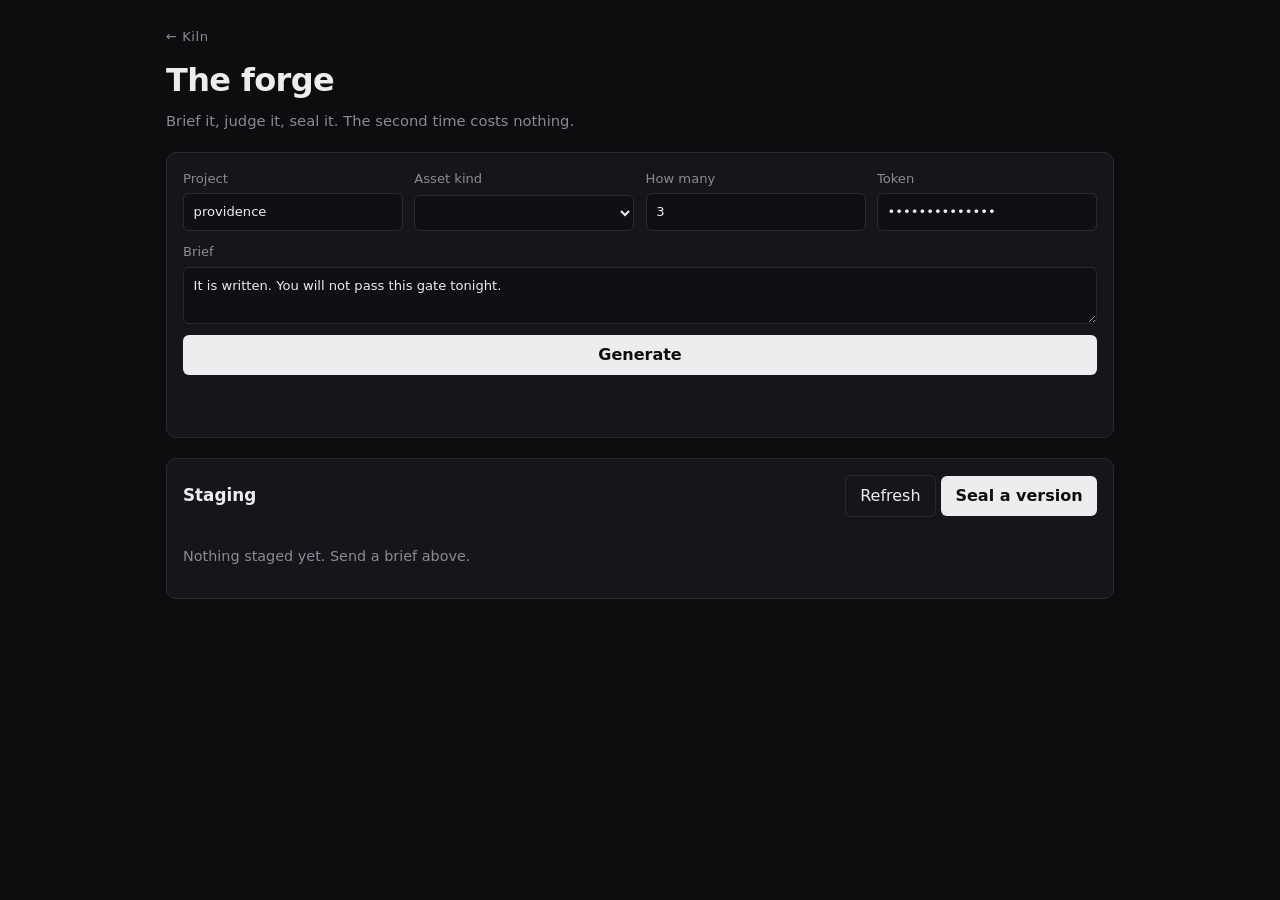
==== static/app/index.html @ 12eacb6e "One server, one origin: the showcase is the app's front door Follows the LAFYA model rather than spl" ====
<!doctype html>
<html lang="en">
<head>
<meta charset="utf-8">
<meta name="viewport" content="width=device-width, initial-scale=1">
<title>Kiln — assets with a memory</title>
<link rel="stylesheet" href="styles.css">
</head>
<body>

<header>
  <a class="back" href="/">&larr; Kiln</a>
  <h1>The forge</h1>
  <p class="tagline">Brief it, judge it, seal it. The second time costs nothing.</p>
</header>

<section class="panel">
  <form id="brief-form">
    <div class="row">
      <label>Project <input id="project" value="providence" required></label>
      <label>Asset kind <select id="kind"></select></label>
      <label>How many <input id="count" type="number" min="1" max="12" value="3"></label>
      <label>Token <input id="token" type="password" value="kiln-demo-2026"></label>
    </div>
    <label>Brief
      <textarea id="description" rows="2" required>It is written. You will not pass this gate tonight.</textarea>
    </label>
    <button id="go">Generate</button>
  </form>
  <p id="status" class="status"></p>
  <p id="savings" class="muted"></p>
</section>

<section class="panel">
  <div class="row spread">
    <h2>Staging</h2>
    <span>
      <button id="refresh" class="ghost">Refresh</button>
      <button id="publish">Seal a version</button>
    </span>
  </div>
  <div id="grid"></div>
  <p id="empty" class="muted">Nothing staged yet. Send a brief above.</p>
</section>

<dialog id="prov">
  <h2>Provenance</h2>
  <div id="prov-body"></div>
  <button onclick="document.getElementById('prov').close()">Close</button>
</dialog>

<script src="app.js"></script>
</body>
</html>
---- static/app/styles.css ----
:root {
  color-scheme: dark;
  --bg: #0d0d0f;
  --panel: #16161a;
  --line: #2a2a31;
  --ink: #ededf0;
  --dim: #8a8a95;
  --ok: #3fa66a;
  --no: #b4544c;
  --hot: #c9a227;
  font-family: ui-sans-serif, system-ui, -apple-system, sans-serif;
}

* { box-sizing: border-box; }

body {
  margin: 0 auto;
  max-width: 980px;
  padding: 1.5rem 1rem 4rem;
  background: var(--bg);
  color: var(--ink);
  line-height: 1.5;
}

h1 { margin: 0; font-size: 2rem; letter-spacing: -0.02em; }
h2 { margin: 0; font-size: 1.05rem; }
.tagline { color: var(--dim); margin: 0.35rem 0 0; font-size: 0.92rem; }
.muted { color: var(--dim); font-size: 0.9rem; }

.panel {
  background: var(--panel);
  border: 1px solid var(--line);
  border-radius: 10px;
  padding: 1rem;
  margin-top: 1.25rem;
}

form { display: grid; gap: 0.7rem; }
label { display: grid; gap: 0.3rem; font-size: 0.82rem; color: var(--dim); }
.row { display: flex; gap: 0.7rem; flex-wrap: wrap; }
.row > label { flex: 1 1 8rem; }
.row.spread { justify-content: space-between; align-items: center; }

input, textarea, button {
  font: inherit;
  color: var(--ink);
  background: #101014;
  border: 1px solid var(--line);
  border-radius: 6px;
  padding: 0.5rem 0.6rem;
}
textarea { resize: vertical; }

button {
  cursor: pointer;
  background: var(--ink);
  color: #0d0d0f;
  border: none;
  font-weight: 600;
  padding: 0.5rem 0.9rem;
}
button:hover { opacity: 0.88; }
button.ghost { background: transparent; color: var(--ink); border: 1px solid var(--line); font-weight: 400; }

.status { min-height: 1.4em; margin: 0.7rem 0 0; font-size: 0.9rem; }
.status.hit { color: var(--hot); }
.status.err { color: var(--no); }

#grid {
  display: grid;
  grid-template-columns: repeat(auto-fill, minmax(190px, 1fr));
  gap: 0.8rem;
  margin-top: 0.9rem;
}

.card {
  border: 1px solid var(--line);
  border-radius: 8px;
  overflow: hidden;
  background: #101014;
}
.card img,
.card video { width: 100%; aspect-ratio: 1; object-fit: cover; display: block; background: #000; }
.card audio { width: 100%; display: block; padding: 0.5rem; }
.card .dead {
  padding: 1.1rem 0.6rem;
  font-size: 0.78rem;
  color: var(--no);
  min-height: 5rem;
  display: grid;
  place-items: center;
  text-align: center;
}
.back {
  display: inline-block;
  color: var(--dim);
  text-decoration: none;
  font-size: 0.82rem;
  letter-spacing: 0.04em;
  margin-bottom: 0.6rem;
}
.back:hover { color: var(--hot); }
select { font: inherit; color: var(--ink); background: #101014; border: 1px solid var(--line); border-radius: 6px; padding: 0.5rem 0.6rem; }
select option:disabled { color: var(--dim); }
.card .meta { padding: 0.45rem 0.55rem; font-size: 0.78rem; color: var(--dim); }
.card .acts { display: flex; gap: 0.3rem; padding: 0 0.55rem 0.55rem; }
.card .acts button { flex: 1; padding: 0.3rem; font-size: 0.8rem; }

.state-approved { border-color: var(--ok); }
.state-rejected { border-color: var(--no); opacity: 0.55; }

dialog {
  background: var(--panel);
  color: var(--ink);
  border: 1px solid var(--line);
  border-radius: 10px;
  max-width: min(90vw, 620px);
}
dialog::backdrop { background: rgba(0, 0, 0, 0.65); }
dl { display: grid; grid-template-columns: max-content 1fr; gap: 0.4rem 0.9rem; font-size: 0.85rem; margin: 0 0 1rem; }
dt { color: var(--dim); }
dd { margin: 0; word-break: break-all; font-family: ui-monospace, monospace; font-size: 0.8rem; }
dialog h3 {
  margin: 0 0 0.5rem;
  font-size: 0.78rem;
  text-transform: uppercase;
  letter-spacing: 0.07em;
  color: var(--hot);
  border-bottom: 1px solid var(--line);
  padding-bottom: 0.3rem;
}
dialog details { margin-top: 0.5rem; }
dialog summary { cursor: pointer; font-size: 0.85rem; color: var(--dim); }
dialog pre {
  background: #0b0b0e;
  border: 1px solid var(--line);
  border-radius: 6px;
  padding: 0.6rem;
  font-size: 0.72rem;
  max-height: 40vh;
  overflow: auto;
  margin-top: 0.5rem;
}

@media (max-width: 520px) {
  .row { flex-direction: column; }
}
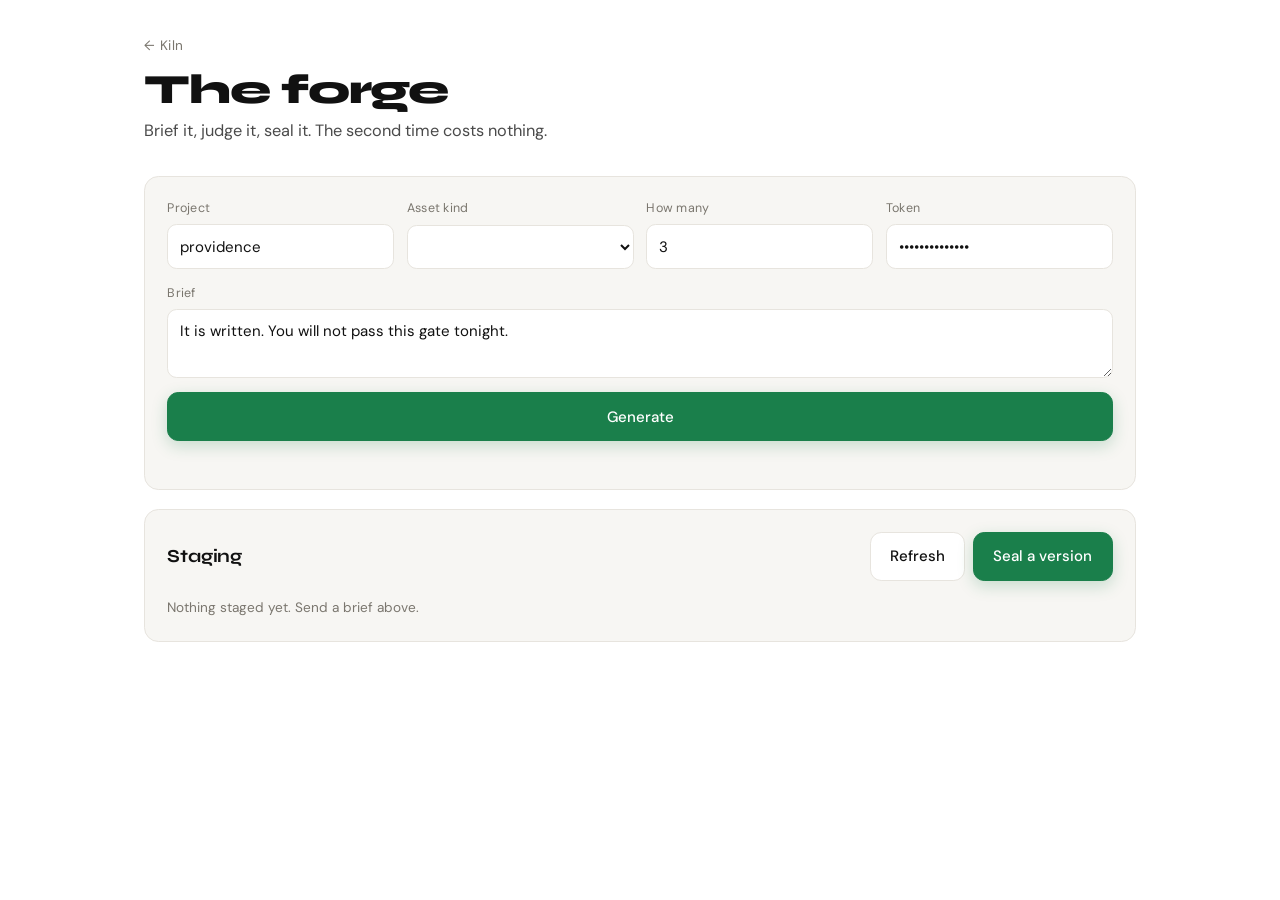
==== commit 5c120c2f: "Adopt the LAFYA design system across both surfaces Light and warm rather than dark-terminal: #ffffff" ====
--- a/static/app/index.html
+++ b/static/app/index.html
@@ -3,7 +3,11 @@
 <head>
 <meta charset="utf-8">
 <meta name="viewport" content="width=device-width, initial-scale=1">
-<title>Kiln — assets with a memory</title>
+<title>Kiln — the forge</title>
+<link rel="icon" href="data:image/svg+xml,<svg xmlns='http://www.w3.org/2000/svg' viewBox='0 0 100 100'><text y='.9em' font-size='90'>🏺</text></svg>">
+<link rel="preconnect" href="https://fonts.googleapis.com">
+<link rel="preconnect" href="https://fonts.gstatic.com" crossorigin>
+<link href="https://fonts.googleapis.com/css2?family=Syne:wght@700;800&family=DM+Sans:wght@400;500&display=swap" rel="stylesheet">
 <link rel="stylesheet" href="styles.css">
 </head>
 <body>
--- a/static/app/styles.css
+++ b/static/app/styles.css
@@ -1,147 +1,225 @@
+/* Kiln — the forge. Same design system as the showcase at /. */
 :root {
-  color-scheme: dark;
-  --bg: #0d0d0f;
-  --panel: #16161a;
-  --line: #2a2a31;
-  --ink: #ededf0;
-  --dim: #8a8a95;
-  --ok: #3fa66a;
-  --no: #b4544c;
-  --hot: #c9a227;
-  font-family: ui-sans-serif, system-ui, -apple-system, sans-serif;
-}
-
-* { box-sizing: border-box; }
+  --bg:     #ffffff;
+  --bg2:    #f7f6f3;
+  --bg3:    #efece5;
+  --line:   #e7e4de;
+  --green:  #1a7f4b;
+  --cyn:    #0f7fa3;
+  --gold:   #b8790f;
+  --danger: #c0392b;
+  --ink:    #111111;
+  --ink2:   #4a4a4a;
+  --muted:  #7a766e;
+  --display: 'Syne', system-ui, sans-serif;
+  --body: 'DM Sans', 'Inter', system-ui, sans-serif;
+  --mono: ui-monospace, 'SF Mono', 'Cascadia Code', Menlo, monospace;
+  --ease: cubic-bezier(.22,.61,.36,1);
+}
+
+*, *::before, *::after { box-sizing: border-box; margin: 0; padding: 0; }
 
 body {
+  background: var(--bg);
+  color: var(--ink);
+  font-family: var(--body);
+  line-height: 1.6;
+  -webkit-font-smoothing: antialiased;
+  max-width: 1040px;
   margin: 0 auto;
-  max-width: 980px;
-  padding: 1.5rem 1rem 4rem;
-  background: var(--bg);
-  color: var(--ink);
-  line-height: 1.5;
-}
-
-h1 { margin: 0; font-size: 2rem; letter-spacing: -0.02em; }
-h2 { margin: 0; font-size: 1.05rem; }
-.tagline { color: var(--dim); margin: 0.35rem 0 0; font-size: 0.92rem; }
-.muted { color: var(--dim); font-size: 0.9rem; }
-
+  padding: 2rem 1.5rem 4rem;
+}
+
+/* ---- header ---- */
+.back {
+  display: inline-block;
+  color: var(--muted);
+  text-decoration: none;
+  font-size: 0.85rem;
+  letter-spacing: 0.03em;
+  margin-bottom: 0.7rem;
+  transition: color .2s;
+}
+.back:hover { color: var(--green); }
+
+h1 {
+  font-family: var(--display);
+  font-weight: 800;
+  font-size: clamp(1.9rem, 4.5vw, 2.6rem);
+  letter-spacing: -0.03em;
+  line-height: 1.05;
+}
+.tagline { color: var(--ink2); margin: 0.4rem 0 2rem; font-size: 1.02rem; }
+
+h2 {
+  font-family: var(--display);
+  font-weight: 700;
+  font-size: 1.15rem;
+  letter-spacing: -0.01em;
+}
+
+/* ---- panels ---- */
 .panel {
-  background: var(--panel);
-  border: 1px solid var(--line);
-  border-radius: 10px;
-  padding: 1rem;
-  margin-top: 1.25rem;
-}
-
-form { display: grid; gap: 0.7rem; }
-label { display: grid; gap: 0.3rem; font-size: 0.82rem; color: var(--dim); }
-.row { display: flex; gap: 0.7rem; flex-wrap: wrap; }
-.row > label { flex: 1 1 8rem; }
-.row.spread { justify-content: space-between; align-items: center; }
-
-input, textarea, button {
+  background: var(--bg2);
+  border: 1px solid var(--line);
+  border-radius: 0.9rem;
+  padding: 1.4rem;
+  margin-bottom: 1.2rem;
+}
+
+form { display: grid; gap: 0.9rem; }
+.row { display: grid; grid-template-columns: repeat(auto-fit, minmax(150px, 1fr)); gap: 0.8rem; }
+
+label {
+  display: grid;
+  gap: 0.3rem;
+  font-size: 0.78rem;
+  color: var(--muted);
+  letter-spacing: 0.02em;
+}
+
+input, textarea, select {
   font: inherit;
-  color: var(--ink);
-  background: #101014;
-  border: 1px solid var(--line);
-  border-radius: 6px;
-  padding: 0.5rem 0.6rem;
-}
-textarea { resize: vertical; }
+  font-size: 0.94rem;
+  color: var(--ink);
+  background: var(--bg);
+  border: 1px solid var(--line);
+  border-radius: 0.6rem;
+  padding: 0.6rem 0.75rem;
+  transition: border-color .2s, box-shadow .2s;
+}
+input:focus, textarea:focus, select:focus {
+  outline: none;
+  border-color: var(--green);
+  box-shadow: 0 0 0 3px rgba(26,127,75,.12);
+}
+textarea { resize: vertical; font-family: inherit; }
+select option:disabled { color: var(--muted); }
 
 button {
+  font: inherit;
+  font-weight: 500;
+  font-size: 0.94rem;
+  color: #fff;
+  background: var(--green);
+  border: 1px solid var(--green);
+  border-radius: 0.7rem;
+  padding: 0.7rem 1.2rem;
   cursor: pointer;
-  background: var(--ink);
-  color: #0d0d0f;
-  border: none;
-  font-weight: 600;
-  padding: 0.5rem 0.9rem;
-}
-button:hover { opacity: 0.88; }
-button.ghost { background: transparent; color: var(--ink); border: 1px solid var(--line); font-weight: 400; }
-
-.status { min-height: 1.4em; margin: 0.7rem 0 0; font-size: 0.9rem; }
-.status.hit { color: var(--hot); }
-.status.err { color: var(--no); }
-
-#grid {
-  display: grid;
-  grid-template-columns: repeat(auto-fill, minmax(190px, 1fr));
-  gap: 0.8rem;
-  margin-top: 0.9rem;
-}
+  transition: transform .2s var(--ease), box-shadow .2s var(--ease), opacity .2s;
+  box-shadow: 0 5px 16px rgba(26,127,75,.22);
+}
+button:hover:not(:disabled) { transform: translateY(-2px); box-shadow: 0 10px 26px rgba(26,127,75,.3); }
+button:disabled { opacity: 0.5; cursor: default; box-shadow: none; }
+
+button.ghost {
+  background: var(--bg);
+  color: var(--ink);
+  border-color: var(--line);
+  box-shadow: none;
+}
+button.ghost:hover:not(:disabled) { box-shadow: 0 8px 22px rgba(17,17,17,.08); }
+
+/* ---- status ---- */
+.status { font-size: 0.92rem; min-height: 1.4rem; margin-top: 0.2rem; color: var(--ink2); }
+.status.hit { color: var(--green); font-weight: 500; }
+.status.err { color: var(--danger); }
+.muted { color: var(--muted); font-size: 0.85rem; }
+
+/* the staging header: title on the left, actions on the right */
+.row.spread {
+  display: flex;
+  align-items: center;
+  justify-content: space-between;
+  gap: 0.6rem;
+  flex-wrap: wrap;
+  margin-bottom: 1rem;
+}
+.row.spread span { display: flex; gap: 0.5rem; }
+
+/* ---- gallery ---- */
+#grid { display: grid; grid-template-columns: repeat(auto-fill, minmax(190px, 1fr)); gap: 0.9rem; }
 
 .card {
-  border: 1px solid var(--line);
-  border-radius: 8px;
+  background: var(--bg);
+  border: 1px solid var(--line);
+  border-radius: 0.8rem;
   overflow: hidden;
-  background: #101014;
-}
+  transition: transform .2s var(--ease), box-shadow .2s var(--ease), border-color .2s;
+}
+.card:hover { transform: translateY(-2px); box-shadow: 0 10px 28px rgba(17,17,17,.09); }
+
 .card img,
-.card video { width: 100%; aspect-ratio: 1; object-fit: cover; display: block; background: #000; }
-.card audio { width: 100%; display: block; padding: 0.5rem; }
+.card video { width: 100%; aspect-ratio: 1; object-fit: cover; display: block; background: var(--bg3); }
+.card audio { width: 100%; display: block; padding: 0.6rem; }
 .card .dead {
-  padding: 1.1rem 0.6rem;
-  font-size: 0.78rem;
-  color: var(--no);
+  padding: 1.2rem 0.7rem;
+  font-size: 0.78rem;
+  color: var(--danger);
   min-height: 5rem;
   display: grid;
   place-items: center;
   text-align: center;
-}
-.back {
-  display: inline-block;
-  color: var(--dim);
-  text-decoration: none;
-  font-size: 0.82rem;
-  letter-spacing: 0.04em;
-  margin-bottom: 0.6rem;
-}
-.back:hover { color: var(--hot); }
-select { font: inherit; color: var(--ink); background: #101014; border: 1px solid var(--line); border-radius: 6px; padding: 0.5rem 0.6rem; }
-select option:disabled { color: var(--dim); }
-.card .meta { padding: 0.45rem 0.55rem; font-size: 0.78rem; color: var(--dim); }
-.card .acts { display: flex; gap: 0.3rem; padding: 0 0.55rem 0.55rem; }
-.card .acts button { flex: 1; padding: 0.3rem; font-size: 0.8rem; }
-
-.state-approved { border-color: var(--ok); }
-.state-rejected { border-color: var(--no); opacity: 0.55; }
-
+  background: var(--bg3);
+}
+
+.card .meta {
+  padding: 0.5rem 0.7rem;
+  font-size: 0.78rem;
+  color: var(--muted);
+  border-top: 1px solid var(--line);
+}
+.card .acts { display: flex; gap: 0.35rem; padding: 0.5rem 0.6rem 0.7rem; }
+.card .acts button {
+  flex: 1;
+  padding: 0.35rem 0.4rem;
+  font-size: 0.78rem;
+  border-radius: 0.45rem;
+  box-shadow: none;
+}
+.card .acts button:hover:not(:disabled) { transform: none; }
+
+.state-approved { border-color: var(--green); }
+.state-rejected, .state-needs_human { border-color: var(--danger); }
+
+/* ---- provenance dialog ---- */
 dialog {
-  background: var(--panel);
-  color: var(--ink);
-  border: 1px solid var(--line);
-  border-radius: 10px;
-  max-width: min(90vw, 620px);
-}
-dialog::backdrop { background: rgba(0, 0, 0, 0.65); }
-dl { display: grid; grid-template-columns: max-content 1fr; gap: 0.4rem 0.9rem; font-size: 0.85rem; margin: 0 0 1rem; }
-dt { color: var(--dim); }
-dd { margin: 0; word-break: break-all; font-family: ui-monospace, monospace; font-size: 0.8rem; }
+  background: var(--bg);
+  color: var(--ink);
+  border: 1px solid var(--line);
+  border-radius: 1rem;
+  max-width: min(680px, 92vw);
+  padding: 1.6rem;
+  box-shadow: 0 24px 70px rgba(17,17,17,.22);
+}
+dialog::backdrop { background: rgba(17,17,17,.45); }
+dialog h2 { margin-bottom: 1.1rem; }
 dialog h3 {
-  margin: 0 0 0.5rem;
-  font-size: 0.78rem;
+  font-family: var(--body);
+  font-size: 0.72rem;
   text-transform: uppercase;
-  letter-spacing: 0.07em;
-  color: var(--hot);
+  letter-spacing: 0.15em;
+  color: var(--green);
+  font-weight: 500;
+  margin: 0 0 0.6rem;
+  padding-bottom: 0.35rem;
   border-bottom: 1px solid var(--line);
-  padding-bottom: 0.3rem;
-}
-dialog details { margin-top: 0.5rem; }
-dialog summary { cursor: pointer; font-size: 0.85rem; color: var(--dim); }
+}
+
+dl { display: grid; grid-template-columns: max-content 1fr; gap: 0.4rem 1rem; font-size: 0.86rem; margin-bottom: 1.3rem; }
+dt { color: var(--muted); }
+dd { margin: 0; word-break: break-all; font-family: var(--mono); font-size: 0.8rem; }
+
+dialog details { margin-bottom: 1.2rem; }
+dialog summary { cursor: pointer; font-size: 0.86rem; color: var(--muted); }
 dialog pre {
-  background: #0b0b0e;
-  border: 1px solid var(--line);
-  border-radius: 6px;
-  padding: 0.6rem;
+  background: #14140f;
+  color: #e8e6e0;
+  border-radius: 0.6rem;
+  padding: 0.8rem;
+  font-family: var(--mono);
   font-size: 0.72rem;
   max-height: 40vh;
   overflow: auto;
-  margin-top: 0.5rem;
-}
-
-@media (max-width: 520px) {
-  .row { flex-direction: column; }
-}
+  margin-top: 0.6rem;
+}
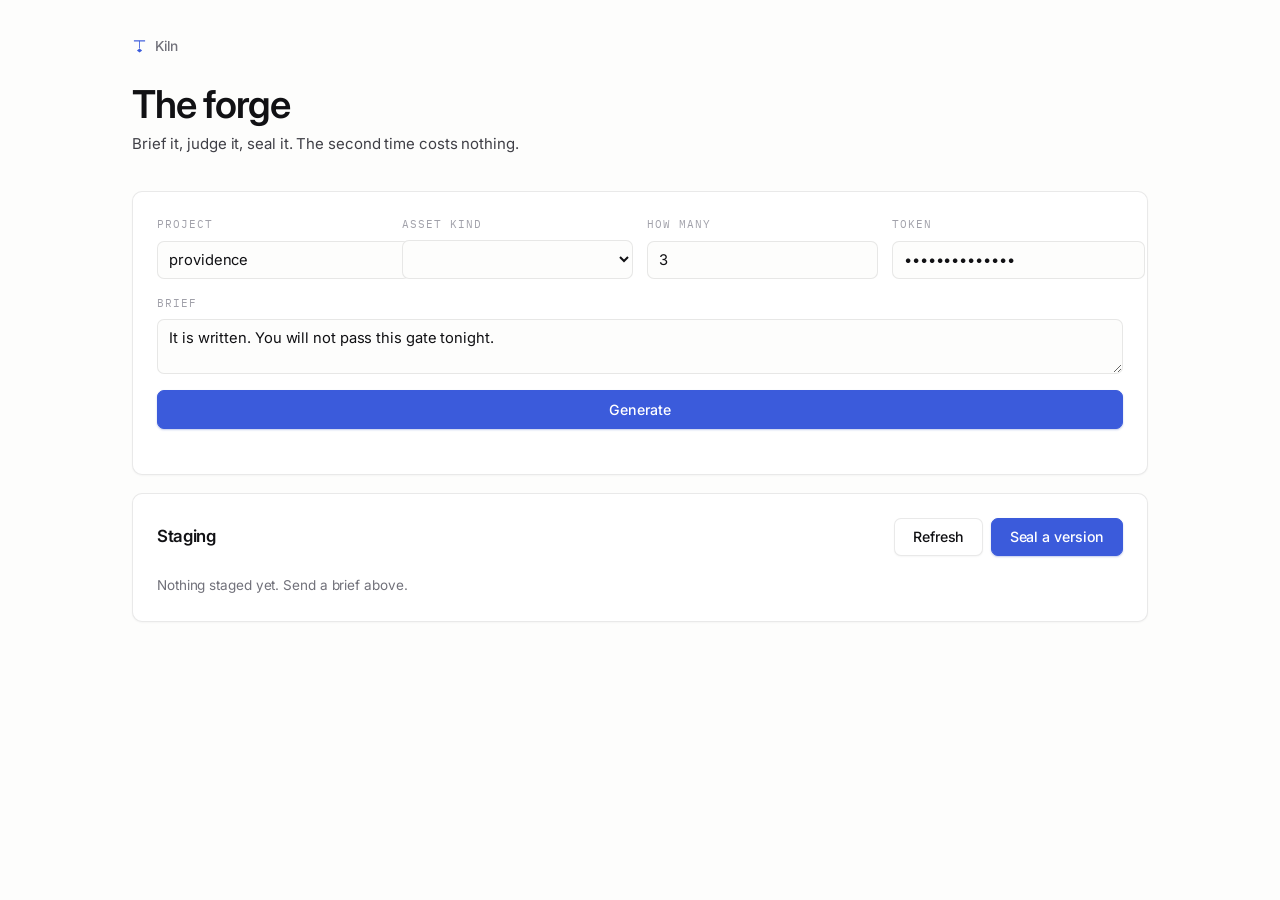
==== commit 58974ea1: "Redesign on Linear's restraint; the plumb line becomes the mark The emoji logo is replaced by Provid" ====
--- a/static/app/index.html
+++ b/static/app/index.html
@@ -4,16 +4,23 @@
 <meta charset="utf-8">
 <meta name="viewport" content="width=device-width, initial-scale=1">
 <title>Kiln — the forge</title>
-<link rel="icon" href="data:image/svg+xml,<svg xmlns='http://www.w3.org/2000/svg' viewBox='0 0 100 100'><text y='.9em' font-size='90'>🏺</text></svg>">
+<link rel="icon" href="data:image/svg+xml,%3Csvg xmlns='http://www.w3.org/2000/svg' viewBox='0 0 24 24'%3E%3Crect width='24' height='24' fill='%233b5bdb'/%3E%3Cline x1='4' y1='3' x2='20' y2='3' stroke='%23fff' stroke-width='2.2' stroke-linecap='square'/%3E%3Cline x1='12' y1='3' x2='12' y2='15' stroke='%23fff' stroke-width='1.54'/%3E%3Cpath d='M 12 15 L 16.2 18.4 L 12 21.5 L 7.8 18.4 Z' fill='%23fff'/%3E%3C/svg%3E">
 <link rel="preconnect" href="https://fonts.googleapis.com">
 <link rel="preconnect" href="https://fonts.gstatic.com" crossorigin>
-<link href="https://fonts.googleapis.com/css2?family=Syne:wght@700;800&family=DM+Sans:wght@400;500&display=swap" rel="stylesheet">
+<link href="https://fonts.googleapis.com/css2?family=Inter:wght@400;500;600;700&family=IBM+Plex+Mono:wght@400;500&display=swap" rel="stylesheet">
 <link rel="stylesheet" href="styles.css">
 </head>
 <body>
 
 <header>
-  <a class="back" href="/">&larr; Kiln</a>
+  <a class="back" href="/">
+    <svg width="15" height="15" viewBox="0 0 24 24" fill="none" aria-hidden="true">
+      <line x1="4" y1="3" x2="20" y2="3" stroke="currentColor" stroke-width="1.9" stroke-linecap="square"/>
+      <line x1="12" y1="3" x2="12" y2="15" stroke="currentColor" stroke-width="1.33"/>
+      <path d="M 12 15 L 16.2 18.4 L 12 21.5 L 7.8 18.4 Z" fill="currentColor"/>
+    </svg>
+    Kiln
+  </a>
   <h1>The forge</h1>
   <p class="tagline">Brief it, judge it, seal it. The second time costs nothing.</p>
 </header>
--- a/static/app/styles.css
+++ b/static/app/styles.css
@@ -1,20 +1,18 @@
-/* Kiln — the forge. Same design system as the showcase at /. */
+/* Kiln — the forge. Same tokens as the showcase at /. */
 :root {
-  --bg:     #ffffff;
-  --bg2:    #f7f6f3;
-  --bg3:    #efece5;
-  --line:   #e7e4de;
-  --green:  #1a7f4b;
-  --cyn:    #0f7fa3;
-  --gold:   #b8790f;
-  --danger: #c0392b;
-  --ink:    #111111;
-  --ink2:   #4a4a4a;
-  --muted:  #7a766e;
-  --display: 'Syne', system-ui, sans-serif;
-  --body: 'DM Sans', 'Inter', system-ui, sans-serif;
-  --mono: ui-monospace, 'SF Mono', 'Cascadia Code', Menlo, monospace;
-  --ease: cubic-bezier(.22,.61,.36,1);
+  --bg:      #fdfdfc;
+  --bg2:     #f7f7f5;
+  --line:    rgba(17,17,20,.09);
+  --line2:   rgba(17,17,20,.055);
+  --ink:     #111114;
+  --ink2:    #3f3f46;
+  --muted:   #71717a;
+  --faint:   #a1a1aa;
+  --blue:    #3b5bdb;
+  --blue-d:  #2543b8;
+  --danger:  #c0392b;
+  --sans: 'Inter', system-ui, -apple-system, sans-serif;
+  --mono: 'IBM Plex Mono', ui-monospace, 'SF Mono', Menlo, monospace;
 }
 
 *, *::before, *::after { box-sizing: border-box; margin: 0; padding: 0; }
@@ -22,204 +20,192 @@
 body {
   background: var(--bg);
   color: var(--ink);
-  font-family: var(--body);
+  font-family: var(--sans);
+  font-size: 15px;
   line-height: 1.6;
+  letter-spacing: -0.006em;
   -webkit-font-smoothing: antialiased;
-  max-width: 1040px;
+  max-width: 1080px;
   margin: 0 auto;
-  padding: 2rem 1.5rem 4rem;
-}
-
-/* ---- header ---- */
+  padding: 2.2rem 2rem 5rem;
+}
+@media (max-width: 640px) { body { padding: 1.5rem 1.25rem 4rem; } }
+
+/* ── header ──────────────────────────────────────────── */
 .back {
-  display: inline-block;
-  color: var(--muted);
-  text-decoration: none;
-  font-size: 0.85rem;
-  letter-spacing: 0.03em;
-  margin-bottom: 0.7rem;
-  transition: color .2s;
-}
-.back:hover { color: var(--green); }
+  display: inline-flex; align-items: center; gap: 0.5rem;
+  color: var(--muted); text-decoration: none;
+  font-size: 0.86rem; font-weight: 500;
+  margin-bottom: 1.6rem;
+  transition: color .15s;
+}
+.back:hover { color: var(--ink); }
+.back svg { color: var(--blue); display: block; }
 
 h1 {
-  font-family: var(--display);
-  font-weight: 800;
-  font-size: clamp(1.9rem, 4.5vw, 2.6rem);
-  letter-spacing: -0.03em;
-  line-height: 1.05;
-}
-.tagline { color: var(--ink2); margin: 0.4rem 0 2rem; font-size: 1.02rem; }
-
-h2 {
-  font-family: var(--display);
-  font-weight: 700;
-  font-size: 1.15rem;
-  letter-spacing: -0.01em;
-}
-
-/* ---- panels ---- */
+  font-size: clamp(1.9rem, 4vw, 2.4rem);
+  font-weight: 600;
+  letter-spacing: -0.032em;
+  line-height: 1.1;
+}
+.tagline { color: var(--ink2); margin: 0.45rem 0 2.2rem; max-width: 52ch; }
+
+h2 { font-size: 1.05rem; font-weight: 600; letter-spacing: -0.018em; }
+
+/* ── panels ──────────────────────────────────────────── */
 .panel {
-  background: var(--bg2);
-  border: 1px solid var(--line);
-  border-radius: 0.9rem;
-  padding: 1.4rem;
-  margin-bottom: 1.2rem;
-}
-
-form { display: grid; gap: 0.9rem; }
-.row { display: grid; grid-template-columns: repeat(auto-fit, minmax(150px, 1fr)); gap: 0.8rem; }
+  background: #fff;
+  border: 1px solid var(--line);
+  border-radius: 10px;
+  padding: 1.5rem;
+  margin-bottom: 1.1rem;
+  box-shadow: 0 1px 2px rgba(17,17,20,.035);
+}
+
+form { display: grid; gap: 1rem; }
+.row { display: grid; grid-template-columns: repeat(auto-fit, minmax(150px, 1fr)); gap: 0.85rem; }
 
 label {
-  display: grid;
-  gap: 0.3rem;
-  font-size: 0.78rem;
-  color: var(--muted);
-  letter-spacing: 0.02em;
+  display: grid; gap: 0.35rem;
+  font-family: var(--mono);
+  font-size: 0.695rem;
+  text-transform: uppercase;
+  letter-spacing: 0.09em;
+  color: var(--faint);
 }
 
 input, textarea, select {
-  font: inherit;
-  font-size: 0.94rem;
+  font-family: var(--sans);
+  font-size: 0.92rem;
+  letter-spacing: -0.006em;
   color: var(--ink);
   background: var(--bg);
   border: 1px solid var(--line);
-  border-radius: 0.6rem;
-  padding: 0.6rem 0.75rem;
-  transition: border-color .2s, box-shadow .2s;
+  border-radius: 7px;
+  padding: 0.55rem 0.7rem;
+  transition: border-color .15s, box-shadow .15s;
 }
 input:focus, textarea:focus, select:focus {
   outline: none;
-  border-color: var(--green);
-  box-shadow: 0 0 0 3px rgba(26,127,75,.12);
-}
-textarea { resize: vertical; font-family: inherit; }
-select option:disabled { color: var(--muted); }
+  border-color: var(--blue);
+  box-shadow: 0 0 0 3px rgba(59,91,219,.12);
+}
+textarea { resize: vertical; }
+select option:disabled { color: var(--faint); }
 
 button {
-  font: inherit;
+  font-family: var(--sans);
   font-weight: 500;
-  font-size: 0.94rem;
+  font-size: 0.885rem;
+  letter-spacing: -0.006em;
   color: #fff;
-  background: var(--green);
-  border: 1px solid var(--green);
-  border-radius: 0.7rem;
-  padding: 0.7rem 1.2rem;
+  background: var(--blue);
+  border: 1px solid var(--blue);
+  border-radius: 7px;
+  padding: 0.6rem 1.1rem;
   cursor: pointer;
-  transition: transform .2s var(--ease), box-shadow .2s var(--ease), opacity .2s;
-  box-shadow: 0 5px 16px rgba(26,127,75,.22);
-}
-button:hover:not(:disabled) { transform: translateY(-2px); box-shadow: 0 10px 26px rgba(26,127,75,.3); }
-button:disabled { opacity: 0.5; cursor: default; box-shadow: none; }
+  transition: background .15s, border-color .15s, transform .15s, opacity .15s;
+  box-shadow: 0 1px 2px rgba(37,67,184,.28);
+}
+button:hover:not(:disabled) { background: var(--blue-d); border-color: var(--blue-d); transform: translateY(-1px); }
+button:disabled { opacity: 0.45; cursor: default; box-shadow: none; }
 
 button.ghost {
-  background: var(--bg);
-  color: var(--ink);
-  border-color: var(--line);
-  box-shadow: none;
-}
-button.ghost:hover:not(:disabled) { box-shadow: 0 8px 22px rgba(17,17,17,.08); }
-
-/* ---- status ---- */
-.status { font-size: 0.92rem; min-height: 1.4rem; margin-top: 0.2rem; color: var(--ink2); }
-.status.hit { color: var(--green); font-weight: 500; }
+  background: #fff; color: var(--ink); border-color: var(--line);
+  box-shadow: 0 1px 2px rgba(17,17,20,.04);
+}
+button.ghost:hover:not(:disabled) { background: var(--bg2); border-color: rgba(17,17,20,.18); }
+
+/* ── status ──────────────────────────────────────────── */
+.status { font-size: 0.885rem; min-height: 1.35rem; color: var(--ink2); }
+.status.hit { color: var(--blue); font-weight: 500; }
 .status.err { color: var(--danger); }
-.muted { color: var(--muted); font-size: 0.85rem; }
-
-/* the staging header: title on the left, actions on the right */
+.muted { color: var(--muted); font-size: 0.845rem; }
+
 .row.spread {
-  display: flex;
-  align-items: center;
-  justify-content: space-between;
-  gap: 0.6rem;
-  flex-wrap: wrap;
-  margin-bottom: 1rem;
+  display: flex; align-items: center; justify-content: space-between;
+  gap: 0.6rem; flex-wrap: wrap; margin-bottom: 1.2rem;
 }
 .row.spread span { display: flex; gap: 0.5rem; }
 
-/* ---- gallery ---- */
-#grid { display: grid; grid-template-columns: repeat(auto-fill, minmax(190px, 1fr)); gap: 0.9rem; }
+/* ── gallery ─────────────────────────────────────────── */
+#grid { display: grid; grid-template-columns: repeat(auto-fill, minmax(186px, 1fr)); gap: 0.85rem; }
 
 .card {
-  background: var(--bg);
-  border: 1px solid var(--line);
-  border-radius: 0.8rem;
+  background: #fff;
+  border: 1px solid var(--line);
+  border-radius: 9px;
   overflow: hidden;
-  transition: transform .2s var(--ease), box-shadow .2s var(--ease), border-color .2s;
-}
-.card:hover { transform: translateY(-2px); box-shadow: 0 10px 28px rgba(17,17,17,.09); }
+  transition: border-color .15s, box-shadow .15s, transform .15s;
+}
+.card:hover { transform: translateY(-1px); box-shadow: 0 1px 2px rgba(17,17,20,.05), 0 10px 24px rgba(17,17,20,.07); }
 
 .card img,
-.card video { width: 100%; aspect-ratio: 1; object-fit: cover; display: block; background: var(--bg3); }
-.card audio { width: 100%; display: block; padding: 0.6rem; }
+.card video { width: 100%; aspect-ratio: 1; object-fit: cover; display: block; background: var(--bg2); }
+.card audio { width: 100%; display: block; padding: 0.55rem; }
 .card .dead {
-  padding: 1.2rem 0.7rem;
-  font-size: 0.78rem;
-  color: var(--danger);
-  min-height: 5rem;
-  display: grid;
-  place-items: center;
-  text-align: center;
-  background: var(--bg3);
+  padding: 1.2rem 0.7rem; font-size: 0.76rem; color: var(--danger);
+  min-height: 5rem; display: grid; place-items: center; text-align: center;
+  background: var(--bg2);
 }
 
 .card .meta {
   padding: 0.5rem 0.7rem;
-  font-size: 0.78rem;
+  font-family: var(--mono);
+  font-size: 0.685rem;
+  letter-spacing: 0.03em;
   color: var(--muted);
-  border-top: 1px solid var(--line);
-}
-.card .acts { display: flex; gap: 0.35rem; padding: 0.5rem 0.6rem 0.7rem; }
+  border-top: 1px solid var(--line2);
+}
+.card .acts { display: flex; gap: 0.3rem; padding: 0.45rem 0.55rem 0.6rem; }
 .card .acts button {
-  flex: 1;
-  padding: 0.35rem 0.4rem;
-  font-size: 0.78rem;
-  border-radius: 0.45rem;
-  box-shadow: none;
+  flex: 1; padding: 0.3rem 0.35rem; font-size: 0.76rem;
+  border-radius: 5px; box-shadow: none;
 }
 .card .acts button:hover:not(:disabled) { transform: none; }
 
-.state-approved { border-color: var(--green); }
-.state-rejected, .state-needs_human { border-color: var(--danger); }
-
-/* ---- provenance dialog ---- */
+.state-approved { border-color: rgba(59,91,219,.5); }
+.state-rejected, .state-needs_human { border-color: rgba(192,57,43,.45); }
+
+/* ── provenance ──────────────────────────────────────── */
 dialog {
   background: var(--bg);
   color: var(--ink);
   border: 1px solid var(--line);
-  border-radius: 1rem;
-  max-width: min(680px, 92vw);
-  padding: 1.6rem;
-  box-shadow: 0 24px 70px rgba(17,17,17,.22);
-}
-dialog::backdrop { background: rgba(17,17,17,.45); }
-dialog h2 { margin-bottom: 1.1rem; }
+  border-radius: 12px;
+  max-width: min(700px, 92vw);
+  padding: 1.8rem;
+  box-shadow: 0 24px 70px rgba(17,17,20,.18);
+}
+dialog::backdrop { background: rgba(17,17,20,.4); }
+dialog h2 { margin-bottom: 1.3rem; font-size: 1.2rem; letter-spacing: -0.025em; }
 dialog h3 {
-  font-family: var(--body);
+  font-family: var(--mono);
+  font-size: 0.695rem;
+  text-transform: uppercase;
+  letter-spacing: 0.11em;
+  color: var(--faint);
+  font-weight: 400;
+  margin-bottom: 0.75rem;
+  padding-bottom: 0.4rem;
+  border-bottom: 1px solid var(--line2);
+}
+
+dl { display: grid; grid-template-columns: max-content 1fr; gap: 0.45rem 1.1rem; font-size: 0.845rem; margin-bottom: 1.5rem; }
+dt { color: var(--muted); }
+dd { margin: 0; word-break: break-all; font-family: var(--mono); font-size: 0.775rem; color: var(--ink2); }
+
+dialog details { margin-bottom: 1.3rem; }
+dialog summary { cursor: pointer; font-size: 0.845rem; color: var(--muted); }
+dialog pre {
+  background: #0e0e11;
+  color: #d7d7dd;
+  border-radius: 8px;
+  padding: 0.9rem;
+  font-family: var(--mono);
   font-size: 0.72rem;
-  text-transform: uppercase;
-  letter-spacing: 0.15em;
-  color: var(--green);
-  font-weight: 500;
-  margin: 0 0 0.6rem;
-  padding-bottom: 0.35rem;
-  border-bottom: 1px solid var(--line);
-}
-
-dl { display: grid; grid-template-columns: max-content 1fr; gap: 0.4rem 1rem; font-size: 0.86rem; margin-bottom: 1.3rem; }
-dt { color: var(--muted); }
-dd { margin: 0; word-break: break-all; font-family: var(--mono); font-size: 0.8rem; }
-
-dialog details { margin-bottom: 1.2rem; }
-dialog summary { cursor: pointer; font-size: 0.86rem; color: var(--muted); }
-dialog pre {
-  background: #14140f;
-  color: #e8e6e0;
-  border-radius: 0.6rem;
-  padding: 0.8rem;
-  font-family: var(--mono);
-  font-size: 0.72rem;
+  line-height: 1.7;
   max-height: 40vh;
   overflow: auto;
-  margin-top: 0.6rem;
-}
+  margin-top: 0.7rem;
+}
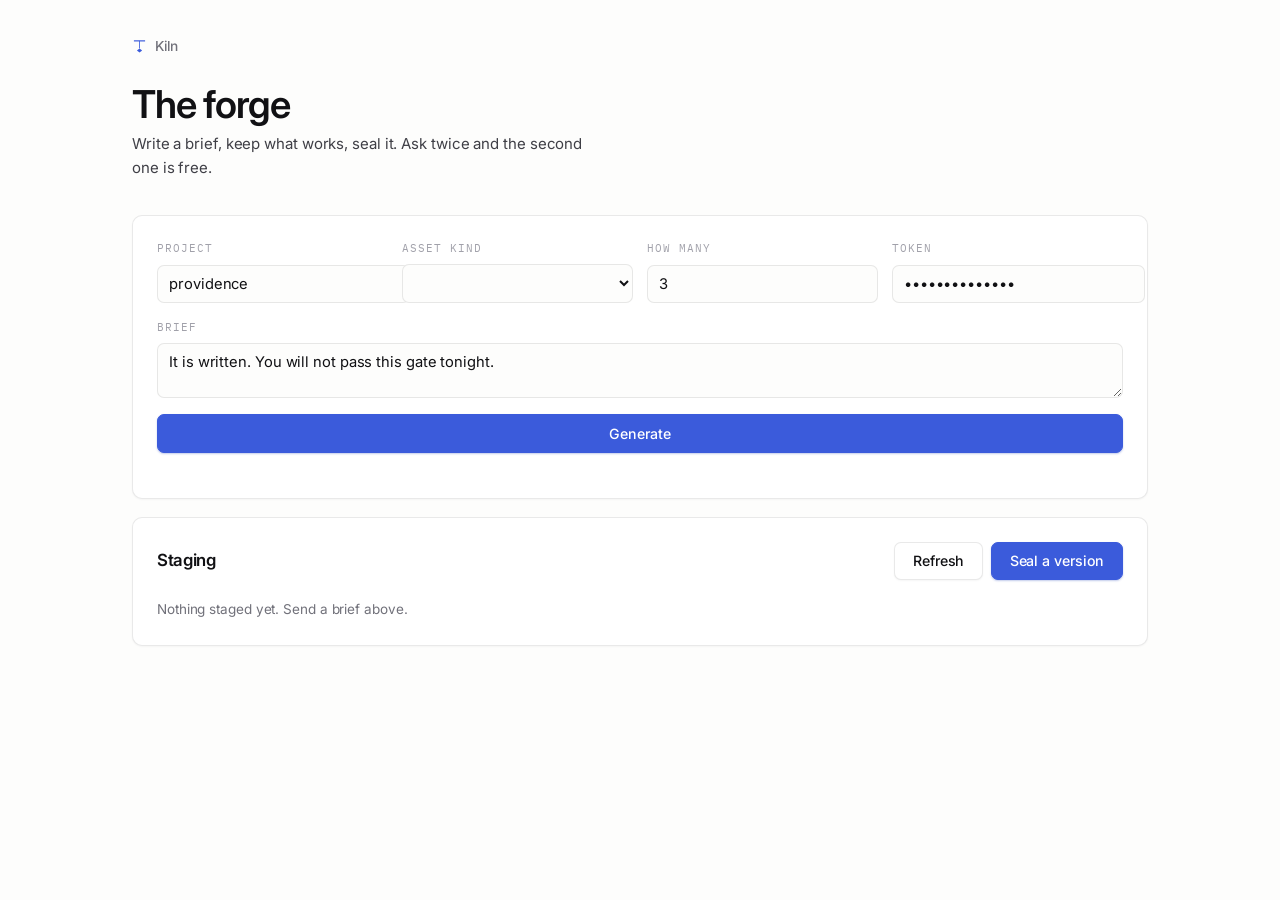
==== commit 42d291ff: "Rewrite the site copy in a plainer voice Removed every em dash from the frontend, 22 of them, and wi" ====
--- a/static/app/index.html
+++ b/static/app/index.html
@@ -3,7 +3,7 @@
 <head>
 <meta charset="utf-8">
 <meta name="viewport" content="width=device-width, initial-scale=1">
-<title>Kiln — the forge</title>
+<title>Kiln, the forge</title>
 <link rel="icon" href="data:image/svg+xml,%3Csvg xmlns='http://www.w3.org/2000/svg' viewBox='0 0 24 24'%3E%3Crect width='24' height='24' fill='%233b5bdb'/%3E%3Cline x1='4' y1='3' x2='20' y2='3' stroke='%23fff' stroke-width='2.2' stroke-linecap='square'/%3E%3Cline x1='12' y1='3' x2='12' y2='15' stroke='%23fff' stroke-width='1.54'/%3E%3Cpath d='M 12 15 L 16.2 18.4 L 12 21.5 L 7.8 18.4 Z' fill='%23fff'/%3E%3C/svg%3E">
 <link rel="preconnect" href="https://fonts.googleapis.com">
 <link rel="preconnect" href="https://fonts.gstatic.com" crossorigin>
@@ -22,7 +22,7 @@
     Kiln
   </a>
   <h1>The forge</h1>
-  <p class="tagline">Brief it, judge it, seal it. The second time costs nothing.</p>
+  <p class="tagline">Write a brief, keep what works, seal it. Ask twice and the second one is free.</p>
 </header>
 
 <section class="panel">
@@ -39,6 +39,7 @@
     <button id="go">Generate</button>
   </form>
   <p id="status" class="status"></p>
+  <p id="taste" class="muted taught" hidden></p>
   <p id="savings" class="muted"></p>
 </section>
 
@@ -46,6 +47,7 @@
   <div class="row spread">
     <h2>Staging</h2>
     <span>
+      <button id="dropped" class="ghost quiet" hidden></button>
       <button id="refresh" class="ghost">Refresh</button>
       <button id="publish">Seal a version</button>
     </span>
--- a/static/app/styles.css
+++ b/static/app/styles.css
@@ -1,4 +1,4 @@
-/* Kiln — the forge. Same tokens as the showcase at /. */
+/* The forge. Same tokens as the showcase at /. */
 :root {
   --bg:      #fdfdfc;
   --bg2:     #f7f7f5;
@@ -116,11 +116,31 @@
 }
 button.ghost:hover:not(:disabled) { background: var(--bg2); border-color: rgba(17,17,20,.18); }
 
+/* the dropped counter, kept quiet */
+button.quiet {
+  color: var(--muted);
+  font-family: var(--mono);
+  font-size: 0.715rem;
+  letter-spacing: 0.02em;
+  border-color: transparent;
+  background: none;
+  box-shadow: none;
+}
+button.quiet:hover:not(:disabled) { color: var(--ink); background: var(--bg2); border-color: var(--line); }
+
 /* ── status ──────────────────────────────────────────── */
 .status { font-size: 0.885rem; min-height: 1.35rem; color: var(--ink2); }
 .status.hit { color: var(--blue); font-weight: 500; }
 .status.err { color: var(--danger); }
 .muted { color: var(--muted); font-size: 0.845rem; }
+
+/* the library steering its own prompts. always said out loud */
+.taught {
+  color: var(--blue);
+  border-left: 2px solid rgba(59,91,219,.3);
+  padding-left: 0.7rem;
+  margin-top: 0.3rem;
+}
 
 .row.spread {
   display: flex; align-items: center; justify-content: space-between;
